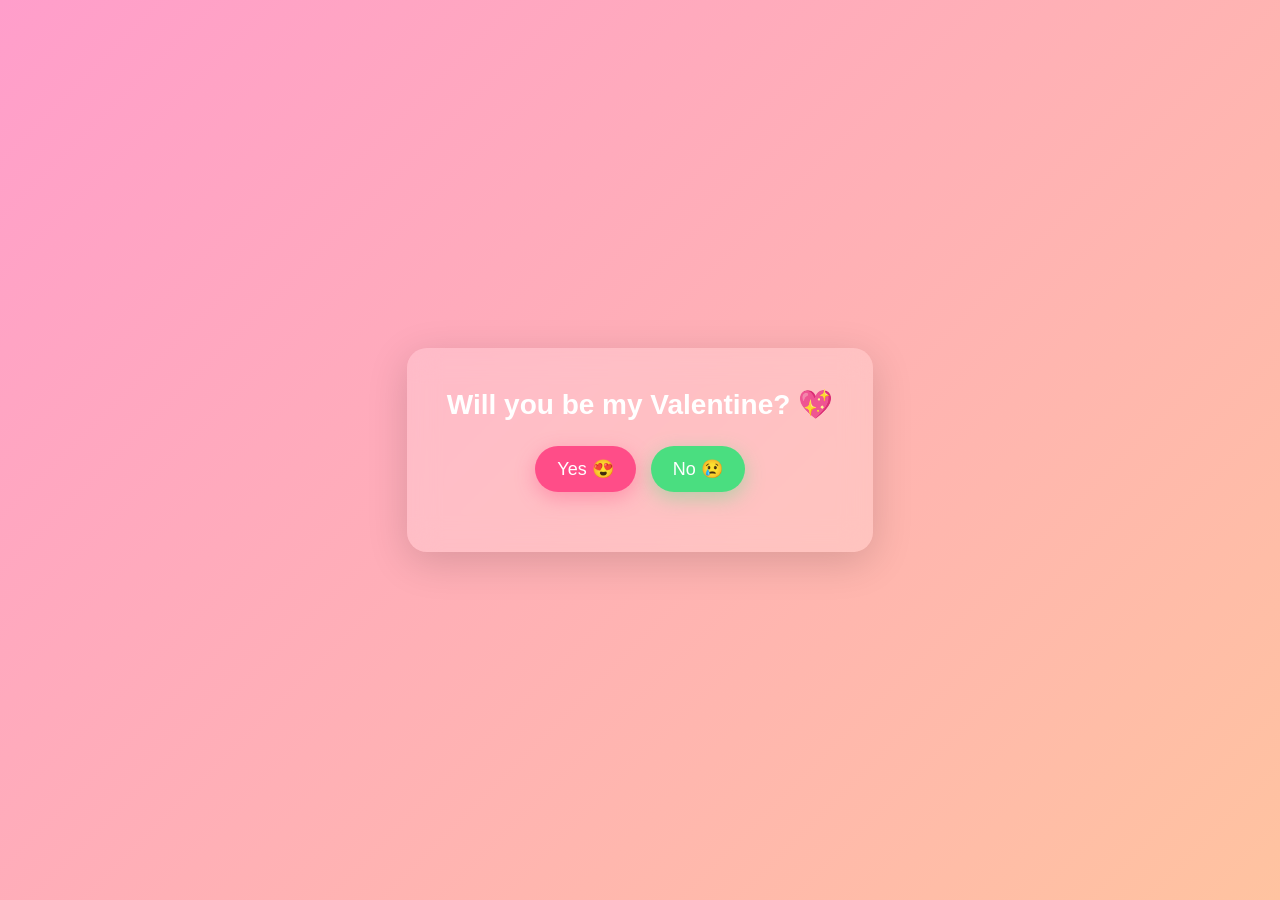
==== index.html @ 486c5a14 "Update index.html" ====
<!DOCTYPE html>
<html lang="en">
<head>
<meta charset="UTF-8">
<meta name="viewport" content="width=device-width, initial-scale=1.0">
<title>Be Mine? 💖</title>

<style>
* {
    margin: 0;
    padding: 0;
    box-sizing: border-box;
    font-family: 'Segoe UI', sans-serif;
}

body {
    height: 100vh;
    display: flex;
    justify-content: center;
    align-items: center;
    background: linear-gradient(135deg, #ff9ecb, #ffc3a0);
    overflow: hidden;
}

.container {
    text-align: center;
    padding: 40px;
    border-radius: 20px;
    background: rgba(255,255,255,0.2);
    backdrop-filter: blur(15px);
    box-shadow: 0 10px 40px rgba(0,0,0,0.15);
}

h3 {
    font-size: 28px;
    margin-bottom: 25px;
    color: #fff;
}

.buttons {
    display: flex;
    gap: 15px;
    justify-content: center;
    flex-wrap: wrap;
}

button {
    font-size: 18px;
    padding: 12px 22px;
    border: none;
    border-radius: 50px;
    cursor: pointer;
    transition: all 0.25s ease;
}

.yes {
    background: #ff4d88;
    color: white;
    box-shadow: 0 6px 20px rgba(255, 77, 136, 0.4);
}

.yes:hover {
    transform: translateY(-3px) scale(1.05);
}

.no {
    background: #4ade80;
    color: white;
    box-shadow: 0 6px 20px rgba(74, 222, 128, 0.4);
}

#hurray {
    font-size: 22px;
    color: #fff;
    margin-top: 20px;
    animation: pop 0.5s ease;
}

iframe {
    margin-top: 20px;
    border-radius: 15px;
    animation: fadeIn 0.6s ease;
}

@keyframes pop {
    0% {
        transform: scale(0.5);
        opacity: 0;
    }
    100% {
        transform: scale(1);
        opacity: 1;
    }
}

@keyframes fadeIn {
    from { opacity: 0; transform: translateY(10px);}
    to { opacity: 1; transform: translateY(0);}
}
</style>
</head>

<body>

<div class="container">
    <h3>Will you be my Valentine? 💖</h3>

    <div class="buttons">
        <button class="yes" id="yes">Yes 😍</button>
        <button class="no" id="no">No 😢</button>
    </div>

    <p id="hurray"></p>
</div>

<script>
const yesButton = document.getElementById('yes');
const noButton = document.getElementById('no');
const hurray = document.getElementById('hurray');

yesButton.addEventListener('click', () => {
    hurray.textContent = "Yayyy! You just made me the happiest 💖";

    const video = document.createElement('iframe');
    video.src = "https://www.youtube.com/embed/ZAXapELgwZM?autoplay=1&mute=1";
    video.width = "260";
    video.height = "200";
    video.setAttribute("allowfullscreen", "");

    document.querySelector('.container').appendChild(video);

    noButton.remove();
});

noButton.addEventListener('click', () => {
    const yesWidth = yesButton.offsetWidth;
    const yesHeight = yesButton.offsetHeight;

    yesButton.style.width = `${yesWidth + 40}px`;
    yesButton.style.height = `${yesHeight + 40}px`;
});

noButton.addEventListener('mouseover', () => {
    if (yesButton.offsetWidth > 200) {
        const randomX = Math.random() * (window.innerWidth - 120);
        const randomY = Math.random() * (window.innerHeight - 60);

        noButton.style.position = 'absolute';
        noButton.style.left = `${randomX}px`;
        noButton.style.top = `${randomY}px`;
    }
});
</script>

</body>
</html>
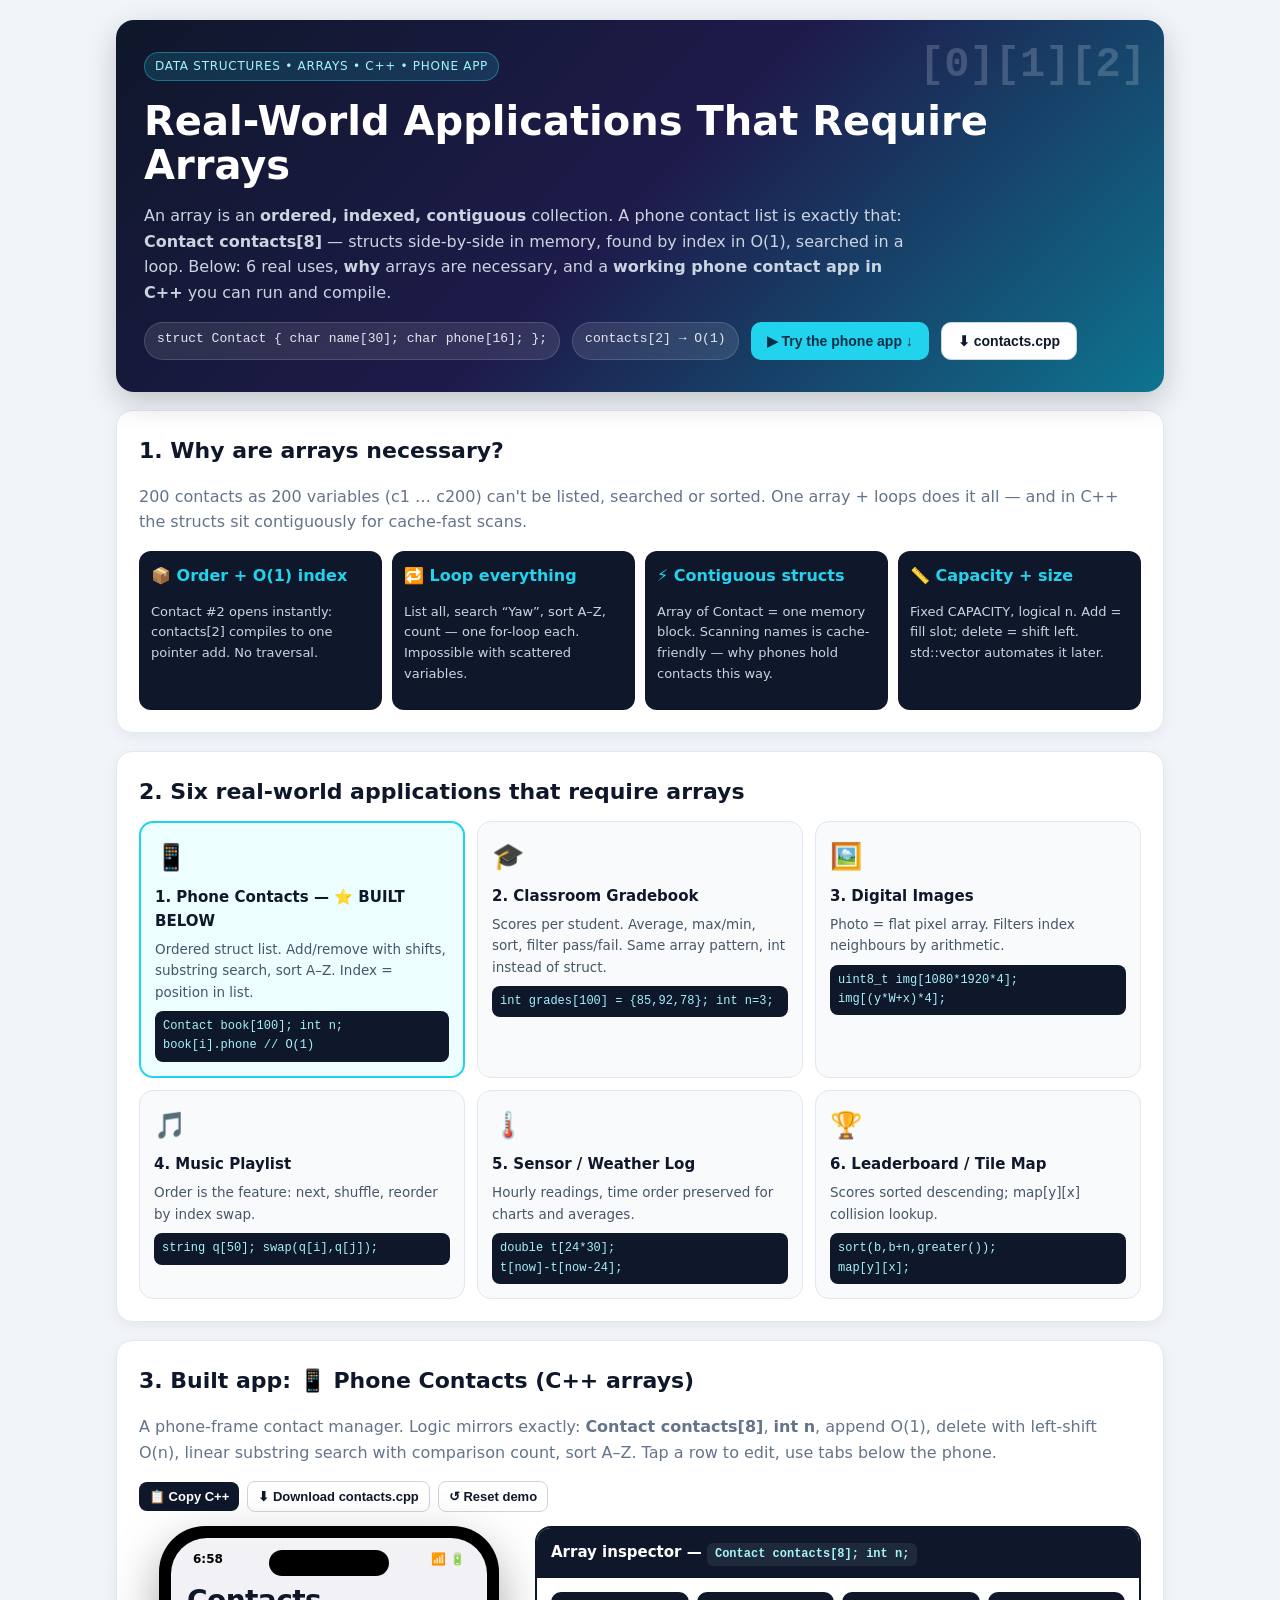
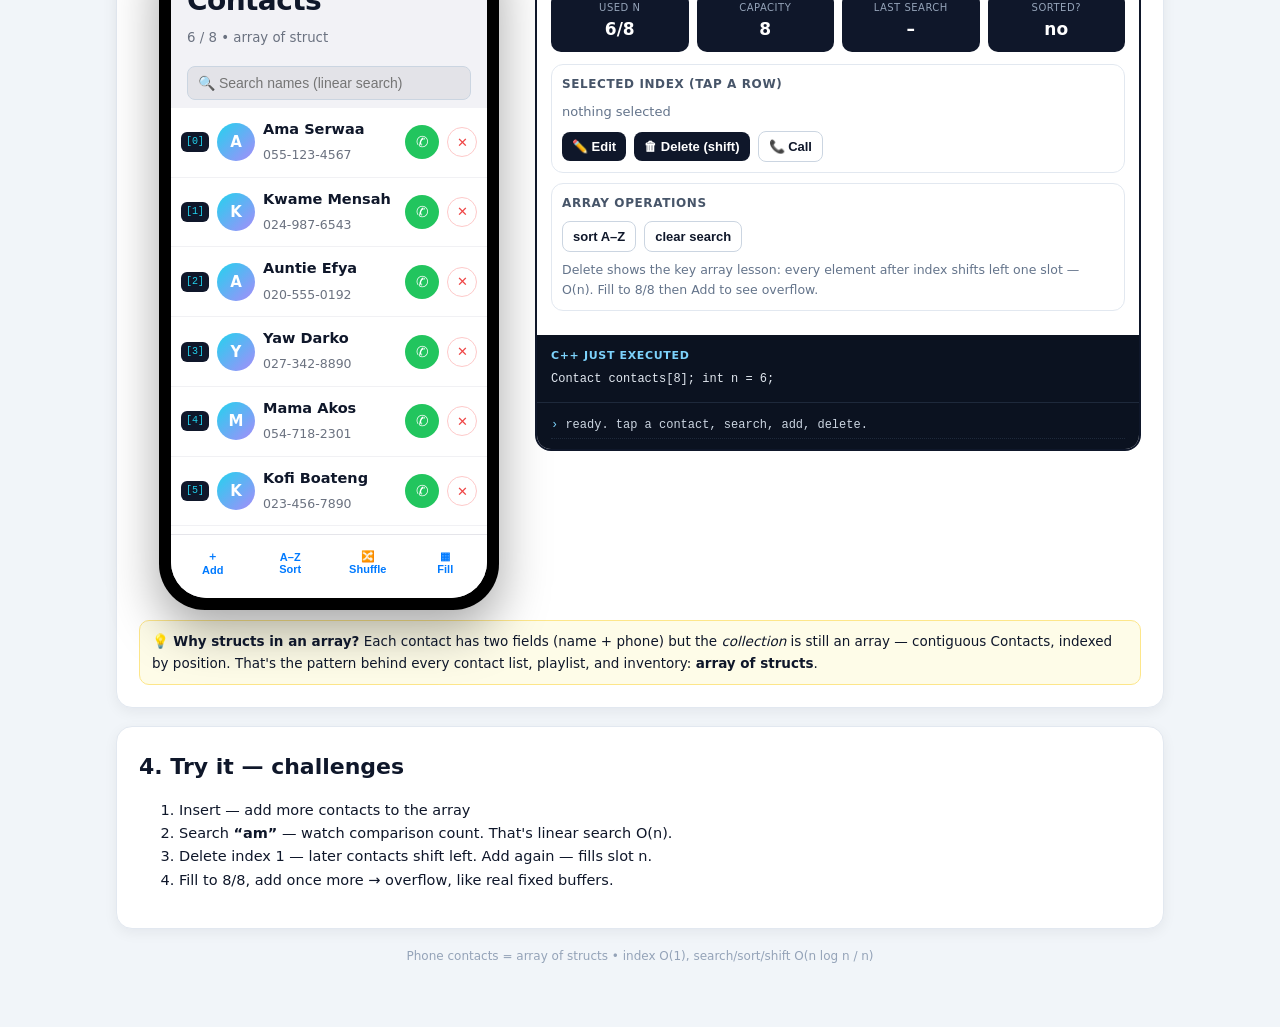
==== commit 2758aaaa: "Add files via upload" ====
--- a/index.html
+++ b/index.html
@@ -1,156 +1,446 @@
-<!DOCTYPE html>
-<html lang="en">
-<head>
-<meta charset="UTF-8">
-<meta name="viewport" content="width=device-width, initial-scale=1.0">
-<title>Be Mine? 💖</title>
-
-<style>
-* {
-    margin: 0;
-    padding: 0;
-    box-sizing: border-box;
-    font-family: 'Segoe UI', sans-serif;
-}
-
-body {
-    height: 100vh;
-    display: flex;
-    justify-content: center;
-    align-items: center;
-    background: linear-gradient(135deg, #ff9ecb, #ffc3a0);
-    overflow: hidden;
-}
-
-.container {
-    text-align: center;
-    padding: 40px;
-    border-radius: 20px;
-    background: rgba(255,255,255,0.2);
-    backdrop-filter: blur(15px);
-    box-shadow: 0 10px 40px rgba(0,0,0,0.15);
-}
-
-h3 {
-    font-size: 28px;
-    margin-bottom: 25px;
-    color: #fff;
-}
-
-.buttons {
-    display: flex;
-    gap: 15px;
-    justify-content: center;
-    flex-wrap: wrap;
-}
-
-button {
-    font-size: 18px;
-    padding: 12px 22px;
-    border: none;
-    border-radius: 50px;
-    cursor: pointer;
-    transition: all 0.25s ease;
-}
-
-.yes {
-    background: #ff4d88;
-    color: white;
-    box-shadow: 0 6px 20px rgba(255, 77, 136, 0.4);
-}
-
-.yes:hover {
-    transform: translateY(-3px) scale(1.05);
-}
-
-.no {
-    background: #4ade80;
-    color: white;
-    box-shadow: 0 6px 20px rgba(74, 222, 128, 0.4);
-}
-
-#hurray {
-    font-size: 22px;
-    color: #fff;
-    margin-top: 20px;
-    animation: pop 0.5s ease;
-}
-
-iframe {
-    margin-top: 20px;
-    border-radius: 15px;
-    animation: fadeIn 0.6s ease;
-}
-
-@keyframes pop {
-    0% {
-        transform: scale(0.5);
-        opacity: 0;
-    }
-    100% {
-        transform: scale(1);
-        opacity: 1;
-    }
-}
-
-@keyframes fadeIn {
-    from { opacity: 0; transform: translateY(10px);}
-    to { opacity: 1; transform: translateY(0);}
-}
-</style>
-</head>
-
-<body>
-
-<div class="container">
-    <h3>Will you be my Valentine? 💖</h3>
-
-    <div class="buttons">
-        <button class="yes" id="yes">Yes 😍</button>
-        <button class="no" id="no">No 😢</button>
-    </div>
-
-    <p id="hurray"></p>
-</div>
-
-<script>
-const yesButton = document.getElementById('yes');
-const noButton = document.getElementById('no');
-const hurray = document.getElementById('hurray');
-
-yesButton.addEventListener('click', () => {
-    hurray.textContent = "Yayyy! You just made me the happiest 💖";
-
-    const video = document.createElement('iframe');
-    video.src = "https://www.youtube.com/embed/ZAXapELgwZM?autoplay=1&mute=1";
-    video.width = "260";
-    video.height = "200";
-    video.setAttribute("allowfullscreen", "");
-
-    document.querySelector('.container').appendChild(video);
-
-    noButton.remove();
-});
-
-noButton.addEventListener('click', () => {
-    const yesWidth = yesButton.offsetWidth;
-    const yesHeight = yesButton.offsetHeight;
-
-    yesButton.style.width = `${yesWidth + 40}px`;
-    yesButton.style.height = `${yesHeight + 40}px`;
-});
-
-noButton.addEventListener('mouseover', () => {
-    if (yesButton.offsetWidth > 200) {
-        const randomX = Math.random() * (window.innerWidth - 120);
-        const randomY = Math.random() * (window.innerHeight - 60);
-
-        noButton.style.position = 'absolute';
-        noButton.style.left = `${randomX}px`;
-        noButton.style.top = `${randomY}px`;
-    }
-});
-</script>
-
-</body>
-</html>
+<!DOCTYPE html>
+<html lang="en">
+<head>
+<meta charset="UTF-8">
+<meta name="viewport" content="width=device-width, initial-scale=1">
+<title>Arrays in the Real World — Phone Contacts in C++</title>
+</head>
+<body>
+<style>
+  *{box-sizing:border-box}
+  body{background:#f1f5f9; color:#0f172a; text-align:left; font-family:Inter,system-ui,-apple-system,Segoe UI,Roboto,Arial,sans-serif; margin:0; line-height:1.6}
+  .wrap{max-width:1080px; margin:0 auto; padding:20px 16px 60px}
+  .hero{background:linear-gradient(135deg,#0f172a 0%,#1e1b4b 50%,#0e7490 100%); color:#fff; border-radius:18px; padding:32px 28px; position:relative; overflow:hidden; box-shadow:0 10px 30px rgba(0,0,0,.2)}
+  .hero::after{content:"[0][1][2]"; position:absolute; right:18px; top:12px; font-family:ui-monospace,monospace; opacity:.18; font-size:42px; font-weight:800}
+  .badge{display:inline-block; background:rgba(34,211,238,.15); border:1px solid rgba(34,211,238,.4); color:#a5f3fc; padding:4px 10px; border-radius:999px; font-size:12px; letter-spacing:.06em; text-transform:uppercase; margin-bottom:10px}
+  .hero h1{margin:.2em 0 .2em; font-size:clamp(26px,4vw,40px); line-height:1.1; color:#fff}
+  .hero p{color:#cbd5e1; max-width:760px}
+  .hero-grid{display:flex; gap:12px; flex-wrap:wrap; margin-top:16px}
+  .pill{background:rgba(255,255,255,.1); border:1px solid rgba(255,255,255,.15); padding:6px 12px; border-radius:999px; font-size:13px; font-family:ui-monospace,monospace; color:#e2e8f0}
+  .btn{appearance:none; border:0; border-radius:10px; padding:10px 16px; font-weight:700; cursor:pointer; transition:.15s; font-size:14px}
+  .btn.btn-primary{background:#22d3ee; color:#082f49}
+  .btn.btn-ghost{background:#fff; border:1px solid #cbd5e1; color:#0f172a}
+  .btn.btn-dark{background:#0f172a; color:#fff}
+  .btn-sm{padding:7px 10px; font-size:13px; border-radius:8px}
+  section.card{background:#fff; border:1px solid #e2e8f0; border-radius:16px; padding:22px; margin-top:18px; box-shadow:0 4px 14px rgba(15,23,42,.06)}
+  section.card h2{margin:0 0 6px; font-size:22px}
+  .muted{color:#64748b}
+  .grid2{display:grid; grid-template-columns:1fr 1fr; gap:14px}
+  @media(max-width:800px){.grid2{grid-template-columns:1fr}}
+  .apps{display:grid; grid-template-columns:repeat(3,1fr); gap:12px; margin-top:12px}
+  @media(max-width:900px){.apps{grid-template-columns:repeat(2,1fr)}}
+  @media(max-width:560px){.apps{grid-template-columns:1fr}}
+  .app{border:1px solid #e2e8f0; border-radius:14px; padding:14px; background:#f8fafc}
+  .app.chosen{border:2px solid #22d3ee; background:#ecfeff}
+  .app .icon{font-size:26px}
+  .app h4{margin:6px 0 4px; font-size:15px}
+  .app p{font-size:13.5px; color:#475569; margin:6px 0}
+  .app code{font-family:ui-monospace,monospace; font-size:12px; background:#0f172a; color:#a5f3fc; padding:6px 8px; border-radius:8px; display:block; overflow-x:auto; margin-top:8px; white-space:pre}
+  .why{display:grid; grid-template-columns:repeat(4,1fr); gap:10px; margin-top:12px}
+  @media(max-width:800px){.why{grid-template-columns:repeat(2,1fr)}}
+  @media(max-width:480px){.why{grid-template-columns:1fr}}
+  .why div{background:#0f172a; color:#e2e8f0; border-radius:12px; padding:12px}
+  .why b{color:#22d3ee}
+  .why p{font-size:13px; color:#cbd5e1}
+  pre.code{background:#0f172a; color:#e2e8f0; padding:14px; border-radius:12px; overflow:auto; font-size:12.5px; line-height:1.55}
+  /* phone lab */
+  .lab2{display:grid; grid-template-columns:380px 1fr; gap:16px; margin-top:14px; align-items:start}
+  @media(max-width:900px){.lab2{grid-template-columns:1fr}}
+  .phone{width:100%; max-width:340px; margin:0 auto; background:#000; border-radius:46px; padding:12px; box-shadow:0 20px 50px rgba(0,0,0,.35)}
+  .screen{background:#f2f2f6; border-radius:36px; overflow:hidden; height:660px; max-height:74vh; min-height:520px; display:flex; flex-direction:column; position:relative}
+  .notch{position:absolute; top:12px; left:50%; transform:translateX(-50%); width:120px; height:26px; background:#000; border-radius:99px; z-index:5}
+  .statusbar{display:flex; justify-content:space-between; padding:12px 22px 4px; font-size:12px; font-weight:700; color:#000}
+  .apphead{padding:6px 16px 8px; background:#f2f2f6}
+  .apphead h3{margin:0; font-size:28px; letter-spacing:-.02em}
+  .apphead small{color:#6b7280}
+  .searchrow{padding:8px 16px; background:#f2f2f6}
+  .searchrow input{width:100%; border:0; background:#e3e3e8; border-radius:10px; padding:9px 12px; font-size:14px}
+  .contactList{flex:1; overflow-y:auto; background:#fff; padding-bottom:10px}
+  .cRow{display:flex; align-items:center; gap:8px; padding:10px 10px; border-bottom:1px solid #f1f1f4; cursor:pointer}
+  .cRow:hover{background:#f8fafc}
+  .cRow.selected{background:#ecfeff}
+  .avatar{width:38px; height:38px; border-radius:99px; background:linear-gradient(135deg,#22d3ee,#a78bfa); color:#fff; font-weight:800; display:flex; align-items:center; justify-content:center; font-size:15px; flex-shrink:0}
+  .cInfo{flex:1; min-width:0}
+  .cInfo b{display:block; font-size:14.5px; white-space:nowrap; overflow:hidden; text-overflow:ellipsis}
+  .cInfo span{font-size:12.5px; color:#6b7280}
+  .idxBadge{font-family:ui-monospace,monospace; font-size:10px; background:#0f172a; color:#22d3ee; border-radius:6px; padding:2px 5px}
+  .callBtn{width:34px; height:34px; border-radius:99px; border:0; background:#22c55e; color:#fff; font-size:15px; cursor:pointer; flex-shrink:0}
+  .delBtn{width:30px; height:30px; border-radius:99px; border:1px solid #fecaca; background:#fff; color:#ef4444; cursor:pointer; flex-shrink:0}
+  .tabbar{display:flex; border-top:1px solid #e5e5ea; background:rgba(255,255,255,.95); padding:8px 6px 16px; gap:6px}
+  .tabbar button{flex:1; border:0; background:none; font-size:11px; font-weight:700; color:#007aff; cursor:pointer; padding:6px 2px; border-radius:8px}
+  .tabbar button:active{background:#e5e5ea}
+  .sheet{position:absolute; left:0; right:0; bottom:0; background:#fff; border-radius:18px 18px 0 0; padding:14px; box-shadow:0 -10px 30px rgba(0,0,0,.2); z-index:10}
+  .sheet h4{margin:0 0 8px}
+  .sheet input{width:100%; margin-bottom:8px; border:1px solid #d1d5db; border-radius:10px; padding:10px; font-size:15px}
+  .side{background:#fff; border:2px solid #0f172a; border-radius:16px; overflow:hidden}
+  .side-head{background:#0f172a; color:#fff; padding:12px 14px}
+  .side-head h3{margin:0; font-size:15px; color:#fff; overflow-wrap:anywhere}
+  .side-head code{background:#1e293b; color:#a5f3fc; padding:2px 8px; border-radius:6px; display:inline-block; max-width:100%; overflow-wrap:anywhere; font-size:12px}
+  .side-body{padding:14px}
+  .stats{display:grid; grid-template-columns:repeat(4,1fr); gap:8px; margin-bottom:12px}
+  @media(max-width:520px){.stats{grid-template-columns:repeat(2,1fr)}}
+  .stat{min-width:0; background:#0f172a; color:#fff; border-radius:10px; padding:8px; text-align:center}
+  @media(max-width:480px){.cInfo b{font-size:14px} .callBtn{width:32px; height:32px} .wrap{padding:14px 10px 50px} section.card{padding:16px 12px}}
+  .stat small{display:block; color:#94a3b8; font-size:10px; text-transform:uppercase; letter-spacing:.05em}
+  .stat b{font-size:17px}
+  .ctl{border:1px solid #e2e8f0; border-radius:12px; padding:10px; margin-bottom:10px}
+  .ctl h4{margin:0 0 8px; font-size:12px; text-transform:uppercase; letter-spacing:.05em; color:#475569}
+  .row{display:flex; gap:8px; flex-wrap:wrap; align-items:center}
+  input[type=text],input[type=tel]{border:1px solid #cbd5e1; border-radius:8px; padding:8px 10px; font-size:14px}
+  .cppview{background:#0b1220; color:#e2e8f0; padding:12px 14px}
+  .cppview h4{margin:0 0 6px; color:#7dd3fc; font-size:11px; text-transform:uppercase; letter-spacing:.06em}
+  .cppview pre{margin:0; font-family:ui-monospace,monospace; font-size:12px; overflow:auto; white-space:pre-wrap}
+  .log{background:#0b1220; color:#cbd5e1; font-family:ui-monospace,monospace; font-size:12px; padding:10px 14px; max-height:170px; overflow:auto; border-top:1px solid #1e293b}
+  .log div{padding:3px 0; border-bottom:1px dotted #1e293b}
+  .log .ok{color:#86efac} .log .info{color:#7dd3fc} .log .err{color:#fca5a5}
+  .calling{position:absolute; inset:0; background:linear-gradient(180deg,#0f172a,#1e1b4b); color:#fff; z-index:20; display:flex; flex-direction:column; align-items:center; justify-content:center; gap:8px}
+  .calling[hidden]{display:none}
+  .calling .bigAvatar{width:90px; height:90px; border-radius:99px; background:linear-gradient(135deg,#22d3ee,#a78bfa); display:flex; align-items:center; justify-content:center; font-size:36px; font-weight:800}
+  .endBtn{background:#ef4444; color:#fff; border:0; border-radius:99px; width:60px; height:60px; font-size:24px; cursor:pointer; margin-top:14px}
+  .note{background:#fefce8; border:1px solid #fde68a; border-radius:10px; padding:10px 12px; font-size:13.5px; margin-top:10px}
+  .footer{text-align:center; color:#94a3b8; font-size:12px; margin-top:18px}
+  html{color-scheme:light}
+</style>
+
+<div class="wrap">
+  <div class="hero">
+    <span class="badge">Data Structures • Arrays • C++ • Phone App</span>
+    <h1>Real-World Applications That Require Arrays</h1>
+    <p>An array is an <b>ordered, indexed, contiguous</b> collection. A phone contact list is exactly that: <b>Contact contacts[8]</b> — structs side-by-side in memory, found by index in O(1), searched in a loop. Below: 6 real uses, <b>why</b> arrays are necessary, and a <b>working phone contact app in C++</b> you can run and compile.</p>
+    <div class="hero-grid">
+      <span class="pill">struct Contact { char name[30]; char phone[16]; };</span>
+      <span class="pill">contacts[2] → O(1)</span>
+      <button class="btn btn-primary" id="jumpLabBtn">▶ Try the phone app ↓</button>
+      <button class="btn btn-ghost" id="topDlBtn">⬇ contacts.cpp</button>
+    </div>
+  </div>
+
+  <section class="card">
+    <h2>1. Why are arrays necessary?</h2>
+    <p class="muted">200 contacts as 200 variables (c1 … c200) can't be listed, searched or sorted. One array + loops does it all — and in C++ the structs sit contiguously for cache-fast scans.</p>
+    <div class="why">
+      <div><b>📦 Order + O(1) index</b><p>Contact #2 opens instantly: contacts[2] compiles to one pointer add. No traversal.</p></div>
+      <div><b>🔁 Loop everything</b><p>List all, search “Yaw”, sort A–Z, count — one for-loop each. Impossible with scattered variables.</p></div>
+      <div><b>⚡ Contiguous structs</b><p>Array of Contact = one memory block. Scanning names is cache-friendly — why phones hold contacts this way.</p></div>
+      <div><b>📏 Capacity + size</b><p>Fixed CAPACITY, logical n. Add = fill slot; delete = shift left. std::vector automates it later.</p></div>
+    </div>
+  </section>
+
+  <section class="card">
+    <h2>2. Six real-world applications that require arrays</h2>
+    <div class="apps">
+      <div class="app chosen">
+        <div class="icon">📱</div><h4>1. Phone Contacts — ⭐ BUILT BELOW</h4>
+        <p>Ordered struct list. Add/remove with shifts, substring search, sort A–Z. Index = position in list.</p>
+        <code>Contact book[100]; int n;
+book[i].phone // O(1)</code>
+      </div>
+      <div class="app">
+        <div class="icon">🎓</div><h4>2. Classroom Gradebook</h4>
+        <p>Scores per student. Average, max/min, sort, filter pass/fail. Same array pattern, int instead of struct.</p>
+        <code>int grades[100] = {85,92,78}; int n=3;</code>
+      </div>
+      <div class="app">
+        <div class="icon">🖼️</div><h4>3. Digital Images</h4>
+        <p>Photo = flat pixel array. Filters index neighbours by arithmetic.</p>
+        <code>uint8_t img[1080*1920*4];
+img[(y*W+x)*4];</code>
+      </div>
+      <div class="app">
+        <div class="icon">🎵</div><h4>4. Music Playlist</h4>
+        <p>Order is the feature: next, shuffle, reorder by index swap.</p>
+        <code>string q[50]; swap(q[i],q[j]);</code>
+      </div>
+      <div class="app">
+        <div class="icon">🌡️</div><h4>5. Sensor / Weather Log</h4>
+        <p>Hourly readings, time order preserved for charts and averages.</p>
+        <code>double t[24*30];
+t[now]-t[now-24];</code>
+      </div>
+      <div class="app">
+        <div class="icon">🏆</div><h4>6. Leaderboard / Tile Map</h4>
+        <p>Scores sorted descending; map[y][x] collision lookup.</p>
+        <code>sort(b,b+n,greater());
+map[y][x];</code>
+      </div>
+    </div>
+  </section>
+
+  <section class="card" id="labSection">
+    <h2>3. Built app: 📱 Phone Contacts (C++ arrays)</h2>
+    <p class="muted">A phone-frame contact manager. Logic mirrors exactly: <b>Contact contacts[8]</b>, <b>int n</b>, append O(1), delete with left-shift O(n), linear substring search with comparison count, sort A–Z. Tap a row to edit, use tabs below the phone.</p>
+    <div class="row" style="margin-bottom:10px">
+      <button class="btn btn-dark btn-sm" id="copyCppBtn">📋 Copy C++</button>
+      <button class="btn btn-ghost btn-sm" id="dlCppBtn">⬇ Download contacts.cpp</button>
+      <button class="btn btn-ghost btn-sm" id="resetBtn">↺ Reset demo</button>
+      <span class="muted" id="cppMsgEl" style="font-size:13px"></span>
+    </div>
+    <div class="lab2">
+      <div class="phone">
+        <div class="screen">
+          <div class="notch"></div>
+          <div class="statusbar"><span id="clockEl">9:41</span><span>📶 🔋</span></div>
+          <div class="apphead"><h3>Contacts</h3><small id="countEl">6 / 8 • array of struct</small></div>
+          <div class="searchrow"><input id="searchInput" type="text" placeholder="🔍 Search names (linear search)"></div>
+          <div class="contactList" id="contactListCtn"></div>
+          <div class="sheet" id="addSheetCtn" hidden>
+            <h4 id="sheetTitleEl">New contact</h4>
+            <input id="nameInput" type="text" maxlength="28" placeholder="Name">
+            <input id="phoneInput" type="tel" maxlength="15" placeholder="Phone e.g. 055-000-0000">
+            <div class="row">
+              <button class="btn btn-dark btn-sm" id="saveContactBtn">Save</button>
+              <button class="btn btn-ghost btn-sm" id="cancelSheetBtn">Cancel</button>
+              <span class="muted" id="sheetMsgEl" style="font-size:12px"></span>
+            </div>
+          </div>
+          <div class="calling" id="callingCtn" hidden>
+            <div class="bigAvatar" id="callingAvatarEl">Y</div>
+            <b id="callingNameEl" style="font-size:20px">Yaw</b>
+            <span id="callingNumEl" class="muted" style="color:#cbd5e1">027…</span>
+            <span id="callingTimerEl" style="font-family:ui-monospace,monospace">00:00</span>
+            <button class="endBtn" id="endCallBtn">✆</button>
+          </div>
+          <div class="tabbar">
+            <button id="tabAddBtn">＋<br>Add</button>
+            <button id="tabSortBtn">A–Z<br>Sort</button>
+            <button id="tabShuffleBtn">🔀<br>Shuffle</button>
+            <button id="tabFillBtn">▦<br>Fill</button>
+          </div>
+        </div>
+      </div>
+      <div class="side">
+        <div class="side-head"><h3>Array inspector — <code>Contact contacts[8]; int n;</code></h3></div>
+        <div class="side-body">
+          <div class="stats">
+            <div class="stat"><small>used n</small><b id="stNEl">–</b></div>
+            <div class="stat"><small>capacity</small><b>8</b></div>
+            <div class="stat"><small>last search</small><b id="stCmpEl">–</b></div>
+            <div class="stat"><small>sorted?</small><b id="stSortEl">–</b></div>
+          </div>
+          <div class="ctl">
+            <h4>Selected index (tap a row)</h4>
+            <div class="row">
+              <span class="muted" id="selInfoEl" style="font-size:13px">nothing selected</span>
+            </div>
+            <div class="row" style="margin-top:8px">
+              <button class="btn btn-dark btn-sm" id="editBtn">✏️ Edit</button>
+              <button class="btn btn-dark btn-sm" id="delBtn">🗑 Delete (shift)</button>
+              <button class="btn btn-ghost btn-sm" id="callBtn">📞 Call</button>
+            </div>
+          </div>
+          <div class="ctl">
+            <h4>Array operations</h4>
+            <div class="row">
+              <button class="btn btn-ghost btn-sm" id="sortBtn2">sort A–Z</button>
+              <button class="btn btn-ghost btn-sm" id="clearSearchBtn">clear search</button>
+            </div>
+            <p class="muted" style="font-size:12.5px;margin:8px 0 0">Delete shows the key array lesson: every element after index shifts left one slot — O(n). Fill to 8/8 then Add to see overflow.</p>
+          </div>
+        </div>
+        <div class="cppview"><h4>C++ just executed</h4><pre id="cppViewEl">Contact contacts[8]; int n = 6;</pre></div>
+        <div class="log" id="logCtn"><div><span class="info">›</span> ready. tap a contact, search, add, delete.</div></div>
+      </div>
+    </div>
+    <div class="note">💡 <b>Why structs in an array?</b> Each contact has two fields (name + phone) but the <i>collection</i> is still an array — contiguous Contacts, indexed by position. That's the pattern behind every contact list, playlist, and inventory: <b>array of structs</b>.</div>
+  </section>
+
+  <section class="card">
+    <h2>4. Try it — challenges</h2>
+    <ol style="font-size:14.5px">
+      <li>Insert — add more contacts to the array</li>
+      <li>Search <b>“am”</b> — watch comparison count. That's linear search O(n).</li>
+      <li>Delete index 1 — later contacts shift left. Add again — fills slot n.</li>
+      <li>Fill to 8/8, add once more → overflow, like real fixed buffers.</li>
+    </ol>
+  </section>
+  <div class="footer">Phone contacts = array of structs • index O(1), search/sort/shift O(n log n / n)</div>
+</div>
+
+<script>
+  
+(function(){
+  const CAPACITY = 8;
+  let contacts = [
+    {name:"Ama Serwaa", phone:"055-123-4567"},
+    {name:"Kwame Mensah", phone:"024-987-6543"},
+    {name:"Auntie Efya", phone:"020-555-0192"},
+    {name:"Yaw Darko", phone:"027-342-8890"},
+    {name:"Mama Akos", phone:"054-718-2301"},
+    {name:"Kofi Boateng", phone:"023-456-7890"},
+  ];
+  let selected = -1;
+  let query = "";
+  let lastCmp = null, sortedFlag = false;
+  const listCtn=document.getElementById('contactListCtn');
+  const logCtn=document.getElementById('logCtn');
+  const cppView=document.getElementById('cppViewEl');
+  const $=id=>document.getElementById(id);
+  function esc(s){return String(s).replace(/&/g,'&amp;').replace(/</g,'&lt;').replace(/>/g,'&gt;');}
+  function log(code,res,isErr){
+    const d=document.createElement('div');
+    d.innerHTML='<span class="'+(isErr?'err':'info')+'">›</span> '+esc(code)+(res!==undefined?' <span class="'+(isErr?'err':'ok')+'">→ '+esc(res)+'</span>':'');
+    logCtn.prepend(d); while(logCtn.children.length>50) logCtn.lastChild.remove();
+  }
+  function showCpp(s){cppView.textContent=s;}
+  function tickClock(){ const d=new Date(); $('clockEl').textContent=d.getHours()+':'+String(d.getMinutes()).padStart(2,'0'); }
+  tickClock(); setInterval(tickClock,20000);
+  function filtered(){
+    if(!query) return contacts.map((c,i)=>({c,i}));
+    // C++-faithful: linear substring scan, count comparisons
+    let cmp=0; const out=[];
+    for(let i=0;i<contacts.length;i++){ cmp++; if(contacts[i].name.toLowerCase().includes(query.toLowerCase())) out.push({c:contacts[i],i}); }
+    lastCmp=cmp;
+    return out;
+  }
+  function render(hlIdx){
+    listCtn.innerHTML='';
+    const rows=filtered();
+    rows.forEach(({c,i})=>{
+      const r=document.createElement('div');
+      r.className='cRow'+(i===selected?' selected':'');
+      if(hlIdx===i) r.classList.add('selected');
+      const initial=(c.name.trim()[0]||'?').toUpperCase();
+      r.innerHTML='<span class="idxBadge">['+i+']</span><div class="avatar">'+esc(initial)+'</div><div class="cInfo"><b>'+esc(c.name)+'</b><span>'+esc(c.phone)+'</span></div><button class="callBtn" title="call">✆</button><button class="delBtn" title="delete">✕</button>';
+      r.onclick=(e)=>{
+        if(e.target.classList.contains('callBtn')){ startCall(i); return; }
+        if(e.target.classList.contains('delBtn')){ removeAt(i); return; }
+        selected=i; updateSel(); render();
+      };
+      listCtn.appendChild(r);
+    });
+    if(!rows.length) listCtn.innerHTML='<div style="padding:20px;text-align:center;color:#999">No matches for “'+esc(query)+'”</div>';
+    $('countEl').textContent=contacts.length+' / '+CAPACITY+' • array of struct';
+    $('stNEl').textContent=contacts.length+'/'+CAPACITY;
+    $('stCmpEl').textContent=lastCmp===null?'–':lastCmp+' cmp';
+    $('stSortEl').textContent=sortedFlag?'yes':'no';
+    updateSel();
+  }
+  function updateSel(){
+    $('selInfoEl').textContent = (selected<0||selected>=contacts.length) ? 'nothing selected' : ('['+selected+'] '+contacts[selected].name+' • '+contacts[selected].phone);
+  }
+  function addContact(name,phone,sorted){
+    if(contacts.length>=CAPACITY){ return {ok:false,msg:'overflow'}; }
+    if(sorted){
+      let pos=contacts.length;
+      for(let i=0;i<contacts.length;i++) if(name.localeCompare(contacts[i].name)<0){pos=i;break;}
+      for(let i=contacts.length;i>pos;--i) contacts[i]=contacts[i-1];
+      contacts[pos]={name,phone}; sortedFlag=true;
+      return {ok:true,pos};
+    }
+    contacts.push({name,phone}); sortedFlag=false;
+    return {ok:true,pos:contacts.length-1};
+  }
+  function removeAt(i){
+    showCpp('bool removeAt(Contact c[], int &n, int idx) {\n  for(int i=idx;i+1<n;++i) c[i]=c[i+1]; // shift left\n  --n;\n} // removeAt('+i+')');
+    if(i<0||i>=contacts.length){log('removeAt('+i+')','invalid index',true);return;}
+    const gone=contacts[i].name;
+    for(let k=i;k+1<contacts.length;++k) contacts[k]=contacts[k+1];
+    contacts.pop(); selected=-1; sortedFlag=false;
+    log('removeAt('+i+')','deleted '+gone+', shifted left'); render();
+  }
+  // sheet
+  let editing=-1;
+  function openSheet(mode,idx){
+    editing = mode==='edit'?idx:-1;
+    $('sheetTitleEl').textContent = mode==='edit' ? ('Edit ['+idx+']') : 'New contact';
+    $('nameInput').value = mode==='edit' ? contacts[idx].name : '';
+    $('phoneInput').value = mode==='edit' ? contacts[idx].phone : '';
+    $('sheetMsgEl').textContent='';
+    $('addSheetCtn').hidden=false;
+    setTimeout(()=>$('nameInput').focus(),50);
+  }
+  $('tabAddBtn').onclick=()=>openSheet('add');
+  $('editBtn').onclick=()=>{ if(selected<0) {log('edit','select a row first',true);return;} openSheet('edit',selected); };
+  $('cancelSheetBtn').onclick=()=>{ $('addSheetCtn').hidden=true; };
+  $('saveContactBtn').onclick=()=>{
+    const nm=$('nameInput').value.trim(), ph=$('phoneInput').value.trim();
+    if(!nm||!ph){$('sheetMsgEl').textContent='name + phone required';return;}
+    if(editing>=0){
+      showCpp('strcpy(contacts['+editing+'].name, "'+nm+'"); // O(1) update');
+      contacts[editing]={name:nm.slice(0,29),phone:ph.slice(0,15)};
+      log('contacts['+editing+'] update',nm); $('addSheetCtn').hidden=true; selected=editing; render(); return;
+    }
+    showCpp('bool addContact(...) {\n  if(n>=CAPACITY) return false;\n  strcpy(c[n].name, name); strcpy(c[n].phone, phone); ++n;\n}');
+    const r=addContact(nm.slice(0,29),ph.slice(0,15),false);
+    if(!r.ok){$('sheetMsgEl').textContent='Memory full (8/8) — delete one first'; log('addContact','overflow: 8/8',true); return;}
+    log('addContact("'+nm+'")','contacts['+r.pos+'] n='+contacts.length);
+    $('addSheetCtn').hidden=true; render(r.pos);
+  };
+  $('delBtn').onclick=()=>{ if(selected<0){log('delete','select a row first',true);return;} removeAt(selected); };
+  $('callBtn').onclick=()=>{ if(selected<0){log('call','select a row first',true);return;} startCall(selected); };
+  // search mirrors linearSearch with comparison count
+  let searchTimer=null;
+  $('searchInput').addEventListener('input',e=>{
+    clearTimeout(searchTimer);
+    searchTimer=setTimeout(()=>{
+      query=e.target.value.trim();
+      if(!query){lastCmp=null;showCpp('Contact contacts[8]; int n = '+contacts.length+';');render();return;}
+      let cmp=0,first=-1,hits=0;
+      for(let i=0;i<contacts.length;i++){cmp++; if(contacts[i].name.toLowerCase().includes(query.toLowerCase())){if(first<0)first=i;hits++;}}
+      lastCmp=cmp;
+      showCpp('int linearSearch(...) {\n  for(int i=0;i<n;++i){ comparisons++; // '+cmp+' total\n    if(strstr(c[i].name,"'+query+'")) return i; }\n  return -1;\n}');
+      log('linearSearch("'+query+'")',hits?('first ['+first+'], '+hits+' hit(s), '+cmp+' cmp'):('not found, '+cmp+' cmp'));
+      render(first);
+    },180);
+  });
+  $('clearSearchBtn').onclick=()=>{$('searchInput').value='';query='';lastCmp=null;render();};
+  function doSort(){
+    showCpp('sort(c, c+n, [](auto &a, auto &b){return strcmp(a.name,b.name)<0;}); // O(n log n)');
+    contacts.sort((a,b)=>a.name.localeCompare(b.name));
+    sortedFlag=true; log('sortByName()','A–Z, [0]='+ (contacts[0]?contacts[0].name:'—')); render();
+  }
+  $('tabSortBtn').onclick=doSort; $('sortBtn2').onclick=doSort;
+  $('tabShuffleBtn').onclick=()=>{
+    showCpp('for(int i=n-1;i>0;--i) swap(c[i], c[rand()%(i+1)]);');
+    for(let i=contacts.length-1;i>0;i--){const j=Math.floor(Math.random()*(i+1)); const t=contacts[i];contacts[i]=contacts[j];contacts[j]=t;}
+    sortedFlag=false; log('shuffle','order randomized'); render();
+  };
+  $('tabFillBtn').onclick=()=>{
+    const pool=[["Ama J.","055-000-0001"],["Yaw J.","055-000-0002"],["Kofi J.","055-000-0003"],["Efya J.","055-000-0004"]];
+    for(const [nm,ph] of pool){ if(contacts.length>=CAPACITY) break; contacts.push({name:nm,phone:ph}); }
+    showCpp('while(n<CAPACITY) addContact(...); // fill to capacity');
+    log('fill','n='+contacts.length+'/'+CAPACITY); render();
+  };
+  // fake call
+  let callInt=null,callTimeout=null,secs=0;
+  function startCall(i){
+    selected=i; render();
+    $('callingAvatarEl').textContent=(contacts[i].name[0]||'?').toUpperCase();
+    $('callingNameEl').textContent=contacts[i].name;
+    $('callingNumEl').textContent=contacts[i].phone;
+    $('callingCtn').hidden=false; secs=0; $('callingTimerEl').textContent='calling…';
+    clearInterval(callInt); clearTimeout(callTimeout);
+    log('call contacts['+i+']','dialing '+contacts[i].phone);
+    callTimeout=setTimeout(()=>{ if(!$('callingCtn').hidden){ $('callingTimerEl').textContent='00:00'; callInt=setInterval(()=>{secs++; $('callingTimerEl').textContent='00:'+String(secs).padStart(2,'0');},1000);} },1200);
+  }
+  $('endCallBtn').onclick=()=>{ $('callingCtn').hidden=true; clearInterval(callInt); clearTimeout(callTimeout); log('call ended',secs+'s'); };
+  $('jumpLabBtn').onclick=()=>{document.getElementById('labSection').scrollIntoView({behavior:'smooth'});};
+  const EMBEDDED_CPP = "// Phone Contact App — arrays in C++\n// Compile: g++ -std=c++17 -O2 -o contacts contacts.cpp && ./contacts\n#include <algorithm>\n#include <cstring>\n#include <functional>\n#include <iomanip>\n#include <iostream>\n#include <string>\n\nconst int CAPACITY = 8;\n\nstruct Contact {\n    char name[30];\n    char phone[16];\n};\n\nvoid printContacts(const Contact c[], int n) {\n    std::cout << \"contacts[\" << n << \"/\" << CAPACITY << \"]:\\n\";\n    for (int i = 0; i < n; ++i)\n        std::cout << \"  [\" << i << \"] \" << c[i].name << \"  \" << c[i].phone << \"\\n\";\n}\n\nint linearSearch(const Contact c[], int n, const char* query, int& comparisons) {\n    comparisons = 0;\n    for (int i = 0; i < n; ++i) {\n        ++comparisons;\n        if (strstr(c[i].name, query) != nullptr) return i; // substring match\n    }\n    return -1;\n}\n\nbool addContact(Contact c[], int& n, const char* name, const char* phone) {\n    if (n >= CAPACITY) { std::cout << \"memory full: delete a contact first\\n\"; return false; }\n    strncpy(c[n].name, name, sizeof(c[n].name) - 1); c[n].name[sizeof(c[n].name)-1] = '\\0';\n    strncpy(c[n].phone, phone, sizeof(c[n].phone) - 1); c[n].phone[sizeof(c[n].phone)-1] = '\\0';\n    ++n; // O(1) append\n    return true;\n}\n\nbool insertSorted(Contact c[], int& n, const char* name, const char* phone) {\n    if (n >= CAPACITY) return false;\n    int pos = n;\n    for (int i = 0; i < n; ++i)\n        if (strcmp(name, c[i].name) < 0) { pos = i; break; }\n    for (int i = n; i > pos; --i) c[i] = c[i-1]; // shift right O(n)\n    strncpy(c[pos].name, name, 29); c[pos].name[29] = '\\0';\n    strncpy(c[pos].phone, phone, 15); c[pos].phone[15] = '\\0';\n    ++n;\n    return true;\n}\n\nbool removeAt(Contact c[], int& n, int idx) {\n    if (idx < 0 || idx >= n) return false;\n    for (int i = idx; i + 1 < n; ++i) c[i] = c[i+1]; // shift left O(n)\n    --n;\n    return true;\n}\n\nvoid sortByName(Contact c[], int n) {\n    std::sort(c, c + n, [](const Contact& a, const Contact& b){\n        return strcmp(a.name, b.name) < 0;\n    });\n}\n\nint main() {\n    Contact contacts[CAPACITY];\n    int n = 0;\n    addContact(contacts, n, \"Ama Serwaa\", \"055-123-4567\");\n    addContact(contacts, n, \"Kwame Mensah\", \"024-987-6543\");\n    addContact(contacts, n, \"Auntie Efya\", \"020-555-0192\");\n    addContact(contacts, n, \"Yaw Darko\", \"027-342-8890\");\n    addContact(contacts, n, \"Mama Akos\", \"054-718-2301\");\n    addContact(contacts, n, \"Kofi Boateng\", \"023-456-7890\");\n\n    printContacts(contacts, n);\n    sortByName(contacts, n);\n    std::cout << \"-- after sort --\\n\";\n    printContacts(contacts, n);\n\n    int cmp = 0;\n    int idx = linearSearch(contacts, n, \"Yaw\", cmp);\n    std::cout << \"search \\\"Yaw\\\" -> index \" << idx << \" (\" << cmp << \" comparisons)\\n\";\n\n    removeAt(contacts, n, 1);\n    std::cout << \"-- after removeAt(1) --\\n\";\n    printContacts(contacts, n);\n    return 0;\n}\n";
+  async function getCpp(){
+    if (typeof EMBEDDED_CPP === 'string' && EMBEDDED_CPP.includes('int main')) return EMBEDDED_CPP;
+    for (const u of ['src/contacts.cpp','contacts.cpp','./contacts.cpp']) {
+      try { const r = await fetch(u); if (r.ok) { const t = await r.text(); if (t.includes('int main')) return t; } } catch(e) {}
+    }
+    return (typeof EMBEDDED_CPP === 'string') ? EMBEDDED_CPP : '// contacts.cpp not found';
+  }
+  $('copyCppBtn').onclick=async()=>{ const t=await getCpp(); try{await navigator.clipboard.writeText(t); $('cppMsgEl').textContent='✓ copied ('+t.length+' chars)';}catch(e){$('cppMsgEl').textContent='Copy blocked — open src/contacts.cpp';} };
+  async function dl(){ const t=await getCpp(); const b=new Blob([t],{type:'text/x-c++src'}); const a=document.createElement('a'); a.href=URL.createObjectURL(b); a.download='contacts.cpp'; a.click(); setTimeout(()=>URL.revokeObjectURL(a.href),2000); }
+  $('dlCppBtn').onclick=dl; $('topDlBtn').onclick=dl;
+  $('resetBtn').onclick=()=>{
+    contacts=[
+      {name:"Mr Nobody", phone:"059-780-8824"},
+      {name:"Kwame Mensah", phone:"024-987-6543"},
+      {name:"Auntie Efya", phone:"020-555-0192"},
+      {name:"Yaw Darko", phone:"027-342-8890"},
+      {name:"Mama Akos", phone:"054-718-2301"},
+      {name:"Kofi Boateng", phone:"023-456-7890"},
+    ];
+    selected=-1;query='';$('searchInput').value='';lastCmp=null;sortedFlag=false;
+    showCpp('Contact contacts[8]; int n = 6;'); log('reset','n=6'); render();
+  };
+  render();
+})();
+</script>
+
+</body>
+</html>
